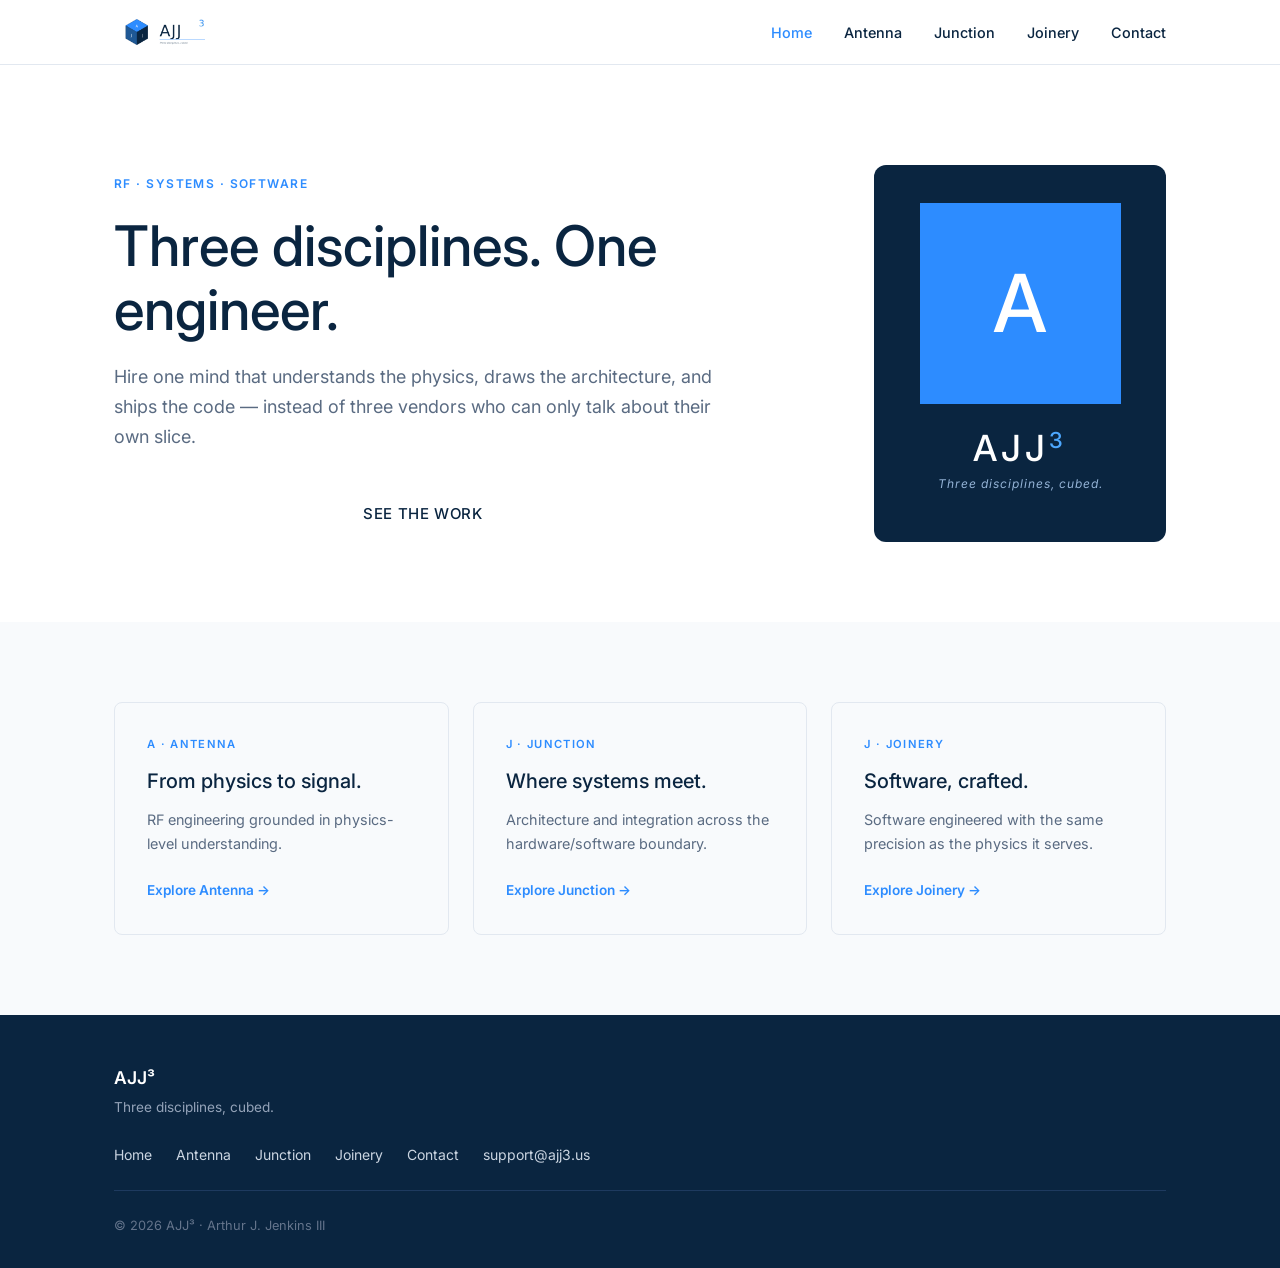
==== index.html @ 7fc74786 "Initial Project commit and Push" ====
<!DOCTYPE html>
<html lang="en">
<head>
  <meta charset="UTF-8" />
  <meta name="viewport" content="width=device-width, initial-scale=1.0" />
  <title>AJJ³ — Three disciplines, cubed.</title>
  <meta name="description" content="RF, systems, and software engineering from one mind. Founded by Arthur J. Jenkins III." />
  <meta property="og:title" content="AJJ³ — Three disciplines, cubed." />
  <meta property="og:description" content="RF, systems, and software engineering from one mind. Founded by Arthur J. Jenkins III." />
  <meta property="og:image" content="images/AJJ3_logo_square_1024.png" />
  <meta property="og:type" content="website" />
  <meta property="og:url" content="https://ajj3.us/" />
  <link rel="icon" type="image/png" sizes="256x256" href="images/AJJ3_cube_icon_256.png" />
  <link rel="icon" type="image/png" sizes="64x64"  href="images/AJJ3_cube_icon_64.png" />
  <link rel="icon" type="image/png" sizes="32x32"  href="images/AJJ3_cube_icon_32.png" />
  <link rel="icon" type="image/png" sizes="16x16"  href="images/AJJ3_cube_icon_16.png" />
  <link rel="stylesheet" href="styles.css" />

<style>
    @keyframes ajj3-spin {
      from { transform: rotateX(-15deg) rotateY(0deg); }
      to   { transform: rotateX(-15deg) rotateY(360deg); }
    }
    .ajj3-stage {
      perspective: 900px;
      width: 180px;
      height: 180px;
      position: relative;        /* ← fixes faces escaping */
    }
    .ajj3-cube {
      transform-style: preserve-3d;
      animation: ajj3-spin 18s linear infinite;
      position: absolute;        /* ← was relative, caused overflow */
      width: 180px;
      height: 180px;
      top: 0;
      left: 0;
    }
    .ajj3-face {
      position: absolute;
      width: 180px;
      height: 180px;
      display: flex;
      align-items: center;
      justify-content: center;
      font-family: 'Inter', 'Helvetica Neue', sans-serif;
      font-size: 72px;
      font-weight: 500;
      color: #FFFFFF;
    }
    .hero__visual {
      display: flex;
      flex-direction: row;       /* ← force row, don't let it wrap */
      align-items: center;
      gap: 64px;
    }
    .hero__text {
      flex: 1;
      min-width: 0;              /* ← prevents text from pushing cube out */
    }
    .hero__cube-block {
      flex: 0 0 auto;            /* ← never grow or shrink */
      display: flex;
      flex-direction: column;
      align-items: center;
      gap: 36px;
      background: #0A2540;
      border-radius: 12px;
      padding: 48px 56px;
    }
    .hero__cube-wordmark { text-align: center; }
    .hero__cube-wordmark .wm-name {
      color: #FFFFFF;
      font-family: 'Inter', 'Helvetica Neue', sans-serif;
      font-size: 36px;
      letter-spacing: 4px;
      font-weight: 500;
      line-height: 1;
    }
    .hero__cube-wordmark .wm-name sup {
      color: #4DA8FF;
      font-size: 22px;
      vertical-align: super;
    }
    .hero__cube-wordmark .wm-tagline {
      color: #94B3D6;
      margin-top: 8px;
      font-family: 'Inter', 'Helvetica Neue', sans-serif;
      font-size: 12px;
      font-style: italic;
      letter-spacing: 1px;
    }
    @media (max-width: 860px) {
      .hero__visual {
        flex-direction: column;
        align-items: flex-start;
      }
      .hero__cube-block {
        padding: 40px;
        align-self: center;
      }
    }
  </style>
  </head>
<body>

  <nav class="site-nav" aria-label="Main navigation">
    <div class="site-nav__inner">
      <a class="site-nav__logo" href="index.html" aria-label="AJJ³ home">
        <img src="images/AJJ3_logo_horizontal_1600x560.png" alt="AJJ³" />
      </a>
      <ul class="site-nav__links" role="list">
        <li><a href="index.html" aria-current="page">Home</a></li>
        <li><a href="antenna.html">Antenna</a></li>
        <li><a href="junction.html">Junction</a></li>
        <li><a href="joinery.html">Joinery</a></li>
        <li><a href="contact.html">Contact</a></li>
      </ul>
    </div>
  </nav>

  <main>

    <section class="hero">
      <div class="container">
        <div class="hero__visual">

          <div class="hero__text">
            <span class="hero__eyebrow">RF · SYSTEMS · SOFTWARE</span>
            <h1 class="hero__headline">Three disciplines. One engineer.</h1>
            <p class="hero__subhead">Hire one mind that understands the physics, draws the architecture, and ships the code — instead of three vendors who can only talk about their own slice.</p>
            <div class="hero__ctas">
              <a class="btn btn--primary" href="contact.html">START A PROJECT →</a>
              <a class="btn btn--outline" href="#services">SEE THE WORK</a>
            </div>
          </div>

          <div class="hero__cube-block">
            <div class="ajj3-stage">
              <div class="ajj3-cube">
                <div class="ajj3-face" style="background:#2D8CFF; transform:rotateY(0deg) translateZ(90px);">A</div>
                <div class="ajj3-face" style="background:#1F5894; transform:rotateY(90deg) translateZ(90px);">J</div>
                <div class="ajj3-face" style="background:#0A2540; transform:rotateY(180deg) translateZ(90px); border:1px solid #1F5894;">J</div>
                <div class="ajj3-face" style="background:#1F5894; transform:rotateY(-90deg) translateZ(90px);">3</div>
                <div class="ajj3-face" style="background:#4DA8FF; transform:rotateX(90deg) translateZ(90px);"></div>
                <div class="ajj3-face" style="background:#0A2540; transform:rotateX(-90deg) translateZ(90px); border:1px solid #1F5894;"></div>
              </div>
            </div>
            <div class="hero__cube-wordmark">
              <div class="wm-name">AJJ<sup>3</sup></div>
              <div class="wm-tagline">Three disciplines, cubed.</div>
            </div>
          </div>

        </div>
      </div>
    </section>

    <section class="section section--alt" id="services" aria-label="Services">
      <div class="container">
        <div class="cards">

          <a class="card" href="antenna.html" style="text-decoration:none;">
            <p class="card__eyebrow">A · ANTENNA</p>
            <h2 class="card__headline">From physics to signal.</h2>
            <p class="card__subhead">RF engineering grounded in physics-level understanding.</p>
            <span class="card__link">Explore Antenna →</span>
          </a>

          <a class="card" href="junction.html" style="text-decoration:none;">
            <p class="card__eyebrow">J · JUNCTION</p>
            <h2 class="card__headline">Where systems meet.</h2>
            <p class="card__subhead">Architecture and integration across the hardware/software boundary.</p>
            <span class="card__link">Explore Junction →</span>
          </a>

          <a class="card" href="joinery.html" style="text-decoration:none;">
            <p class="card__eyebrow">J · JOINERY</p>
            <h2 class="card__headline">Software, crafted.</h2>
            <p class="card__subhead">Software engineered with the same precision as the physics it serves.</p>
            <span class="card__link">Explore Joinery →</span>
          </a>

        </div>
      </div>
    </section>

  </main>

  <footer class="site-footer">
    <div class="site-footer__inner">
      <div>
        <div class="site-footer__brand">AJJ³</div>
        <div class="site-footer__tagline">Three disciplines, cubed.</div>
      </div>
      <nav class="site-footer__nav" aria-label="Footer navigation">
        <a href="index.html">Home</a>
        <a href="antenna.html">Antenna</a>
        <a href="junction.html">Junction</a>
        <a href="joinery.html">Joinery</a>
        <a href="contact.html">Contact</a>
        <a href="mailto:support@ajj3.us">support@ajj3.us</a>
      </nav>
      <div class="site-footer__meta">
        <span>© 2026 AJJ³ · Arthur J. Jenkins III</span>
      </div>
    </div>
  </footer>

</body>
</html>
---- styles.css ----
/* ============================================================
   AJJ³ — Brand Stylesheet
   Fonts: Inter (Google Fonts)
   ============================================================ */

@import url('https://fonts.googleapis.com/css2?family=Inter:wght@400;500;600&display=swap');

/* ── Design Tokens ── */
:root {
  --color-primary:    #2D8CFF;
  --color-secondary:  #1F5894;
  --color-dark:       #0A2540;
  --color-bg:         #FFFFFF;
  --color-alt-bg:     #F8FAFC;
  --color-border:     #E2E8F0;
  --color-muted:      #5A6B82;

  --font-base: 'Inter', 'Helvetica Neue', 'Open Sans', sans-serif;
  --weight-heading: 500;
  --weight-body: 400;

  --max-width: 1100px;
  --radius: 8px;
}

/* ── Reset ── */
*, *::before, *::after { box-sizing: border-box; margin: 0; padding: 0; }
html { scroll-behavior: smooth; }
body {
  font-family: var(--font-base);
  font-weight: var(--weight-body);
  color: var(--color-dark);
  background: var(--color-bg);
  line-height: 1.65;
}
img { max-width: 100%; display: block; }
a { color: var(--color-primary); text-decoration: none; }
a:hover { text-decoration: underline; }
ul { list-style: none; }

/* ── Layout helpers ── */
.container {
  width: 100%;
  max-width: var(--max-width);
  margin: 0 auto;
  padding: 0 24px;
}
.section { padding: 80px 0; }
.section--alt { background: var(--color-alt-bg); }

/* ── NAV ── */
.site-nav {
  position: sticky;
  top: 0;
  z-index: 100;
  background: var(--color-bg);
  border-bottom: 1px solid var(--color-border);
}
.site-nav__inner {
  display: flex;
  align-items: center;
  justify-content: space-between;
  height: 64px;
  max-width: var(--max-width);
  margin: 0 auto;
  padding: 0 24px;
}
.site-nav__logo img { height: 40px; width: auto; }
.site-nav__logo-text {
  font-size: 1.25rem;
  font-weight: var(--weight-heading);
  color: var(--color-dark);
  letter-spacing: -0.02em;
}
.site-nav__links {
  display: flex;
  gap: 32px;
}
.site-nav__links a {
  font-size: 0.9rem;
  font-weight: 500;
  color: var(--color-dark);
  transition: color 0.15s;
}
.site-nav__links a:hover,
.site-nav__links a[aria-current="page"] {
  color: var(--color-primary);
  text-decoration: none;
}

/* ── HERO ── */
.hero {
  padding: 100px 0 80px;
  background: var(--color-bg);
}
.hero__eyebrow {
  display: inline-block;
  font-size: 0.75rem;
  font-weight: 600;
  letter-spacing: 0.12em;
  text-transform: uppercase;
  color: var(--color-primary);
  margin-bottom: 20px;
}
.hero__headline {
  font-size: clamp(2.2rem, 5vw, 3.5rem);
  font-weight: var(--weight-heading);
  color: var(--color-dark);
  line-height: 1.15;
  margin-bottom: 20px;
  max-width: 720px;
}
.hero__subhead {
  font-size: 1.125rem;
  color: var(--color-muted);
  max-width: 620px;
  margin-bottom: 40px;
}
.hero__ctas {
  display: flex;
  gap: 16px;
  flex-wrap: wrap;
}

/* ── BUTTONS ── */
.btn {
  display: inline-flex;
  align-items: center;
  gap: 6px;
  padding: 12px 24px;
  border-radius: var(--radius);
  font-family: var(--font-base);
  font-size: 0.875rem;
  font-weight: 600;
  letter-spacing: 0.04em;
  text-transform: uppercase;
  cursor: pointer;
  transition: background 0.15s, color 0.15s, border-color 0.15s;
  text-decoration: none;
}
.btn--primary {
  background: var(--color-primary);
  color: #fff;
  border: 2px solid var(--color-primary);
}
.btn--primary:hover {
  background: var(--color-secondary);
  border-color: var(--color-secondary);
  text-decoration: none;
  color: #fff;
}
.btn--outline {
  background: transparent;
  color: var(--color-primary);
  border: 2px solid var(--color-primary);
}
.btn--outline:hover {
  background: var(--color-primary);
  color: #fff;
  text-decoration: none;
}

/* ── SERVICE CARDS ── */
.cards {
  display: grid;
  grid-template-columns: repeat(auto-fit, minmax(280px, 1fr));
  gap: 24px;
}
.card {
  background: var(--color-alt-bg);
  border: 1px solid var(--color-border);
  border-radius: var(--radius);
  padding: 32px;
  transition: box-shadow 0.15s;
}
.card:hover { box-shadow: 0 4px 24px rgba(10,37,64,0.08); }
.card__eyebrow {
  font-size: 0.7rem;
  font-weight: 600;
  letter-spacing: 0.12em;
  text-transform: uppercase;
  color: var(--color-primary);
  margin-bottom: 12px;
}
.card__headline {
  font-size: 1.25rem;
  font-weight: var(--weight-heading);
  color: var(--color-dark);
  margin-bottom: 10px;
}
.card__subhead {
  font-size: 0.9rem;
  color: var(--color-muted);
  margin-bottom: 20px;
}
.card__link {
  font-size: 0.85rem;
  font-weight: 600;
  color: var(--color-primary);
}

/* ── SERVICE PAGE ── */
.service-hero {
  padding: 80px 0 60px;
  border-bottom: 1px solid var(--color-border);
}
.service-list {
  padding: 60px 0;
}
.service-list ul {
  display: grid;
  grid-template-columns: repeat(auto-fit, minmax(240px, 1fr));
  gap: 16px;
  margin-top: 32px;
}
.service-list li {
  background: var(--color-alt-bg);
  border: 1px solid var(--color-border);
  border-left: 4px solid var(--color-primary);
  border-radius: var(--radius);
  padding: 18px 20px;
  font-size: 0.95rem;
  color: var(--color-dark);
  font-weight: 500;
}

/* ── CONTACT PAGE ── */
.contact-form-section { padding: 80px 0; }
.contact-form-section h1 {
  font-size: clamp(1.8rem, 4vw, 2.8rem);
  font-weight: var(--weight-heading);
  color: var(--color-dark);
  margin-bottom: 12px;
}
.contact-form-section .subhead {
  font-size: 1.05rem;
  color: var(--color-muted);
  margin-bottom: 48px;
}
.contact-form {
  max-width: 640px;
  display: flex;
  flex-direction: column;
  gap: 20px;
}
.form-group {
  display: flex;
  flex-direction: column;
  gap: 6px;
}
.form-group label {
  font-size: 0.85rem;
  font-weight: 600;
  color: var(--color-dark);
}
.form-group input,
.form-group select,
.form-group textarea {
  font-family: var(--font-base);
  font-size: 0.95rem;
  padding: 10px 14px;
  border: 1px solid var(--color-border);
  border-radius: var(--radius);
  background: var(--color-bg);
  color: var(--color-dark);
  transition: border-color 0.15s;
  width: 100%;
}
.form-group input:focus,
.form-group select:focus,
.form-group textarea:focus {
  outline: none;
  border-color: var(--color-primary);
  box-shadow: 0 0 0 3px rgba(45,140,255,0.15);
}
.form-group textarea { min-height: 140px; resize: vertical; }
.contact-below {
  margin-top: 48px;
  padding-top: 32px;
  border-top: 1px solid var(--color-border);
}
.contact-below p { font-size: 0.95rem; color: var(--color-muted); margin-bottom: 8px; }
.contact-below .tagline {
  font-size: 1rem;
  font-weight: 500;
  color: var(--color-dark);
  font-style: italic;
  margin-top: 16px;
}

/* ── FOOTER ── */
.site-footer {
  background: var(--color-dark);
  color: #CBD5E1;
  padding: 48px 0 32px;
}
.site-footer__inner {
  max-width: var(--max-width);
  margin: 0 auto;
  padding: 0 24px;
  display: flex;
  flex-direction: column;
  gap: 24px;
}
.site-footer__brand {
  font-size: 1.1rem;
  font-weight: 600;
  color: #fff;
}
.site-footer__tagline {
  font-size: 0.85rem;
  color: #94A3B8;
  margin-top: 4px;
}
.site-footer__nav {
  display: flex;
  flex-wrap: wrap;
  gap: 24px;
}
.site-footer__nav a {
  font-size: 0.875rem;
  color: #CBD5E1;
  transition: color 0.15s;
}
.site-footer__nav a:hover { color: #fff; text-decoration: none; }
.site-footer__meta {
  font-size: 0.8rem;
  color: #64748B;
  border-top: 1px solid #1E3A5F;
  padding-top: 24px;
  display: flex;
  flex-wrap: wrap;
  gap: 16px;
  align-items: center;
  justify-content: space-between;
}
.site-footer__meta a { color: #94A3B8; }
.site-footer__meta a:hover { color: #fff; }

/* ── RESPONSIVE ── */
@media (max-width: 680px) {
  .site-nav__links { gap: 16px; }
  .hero { padding: 60px 0 48px; }
  .hero__ctas { flex-direction: column; align-items: flex-start; }
  .site-footer__meta { flex-direction: column; align-items: flex-start; }
}

/* ═══════════════════════════════════════════════════════
   JOINERY PAGE — PAGE HERO
   ═══════════════════════════════════════════════════════ */

.page-hero {
  padding: 72px 0 56px;
  border-bottom: 1px solid var(--border);
}

.page-hero h1 {
  font-size: clamp(2.4rem, 5vw, 3.6rem);
  font-weight: 500;
  color: var(--dark);
  margin: 12px 0 20px;
}

.page-hero__sub {
  max-width: 640px;
  font-size: 1.125rem;
  color: var(--muted);
  line-height: 1.7;
}

/* ═══════════════════════════════════════════════════════
   DISCIPLINE INTRO
   ═══════════════════════════════════════════════════════ */

.discipline-intro {
  padding: 56px 0;
  border-bottom: 1px solid var(--border);
  background: var(--alt);
}

.discipline-intro__grid {
  display: grid;
  grid-template-columns: 1fr 280px;
  gap: 60px;
  align-items: start;
}

.discipline-intro__body p {
  font-size: 1.0625rem;
  color: var(--muted);
  line-height: 1.75;
  margin-bottom: 16px;
}

.discipline-intro__aside .eyebrow {
  margin-bottom: 14px;
}

.discipline-list {
  list-style: none;
  padding: 0;
  margin: 0;
  font-size: 0.9375rem;
  line-height: 2;
}

.discipline-list a {
  color: var(--muted);
  text-decoration: none;
}

.discipline-list a:hover { color: var(--primary); }
.discipline-list .active { color: var(--primary); font-weight: 500; }

@media (max-width: 720px) {
  .discipline-intro__grid { grid-template-columns: 1fr; gap: 32px; }
}

/* ═══════════════════════════════════════════════════════
   PRODUCTS SECTION
   ═══════════════════════════════════════════════════════ */

.products {
  padding: 72px 0;
}

.products h2 {
  font-size: clamp(1.8rem, 3.5vw, 2.6rem);
  font-weight: 500;
  color: var(--dark);
  margin: 12px 0 48px;
}

/* ── Product Card ── */
.product-card {
  display: grid;
  grid-template-columns: 1fr 260px;
  gap: 48px;
  align-items: center;
  background: var(--alt);
  border: 1px solid var(--border);
  border-radius: 8px;
  padding: 44px 44px;
  margin-bottom: 40px;
}

.product-card__name {
  font-size: clamp(1.5rem, 3vw, 2rem);
  font-weight: 500;
  color: var(--dark);
  margin: 8px 0 4px;
}

.product-card__tagline {
  font-size: 0.9375rem;
  color: var(--primary);
  font-weight: 500;
  margin-bottom: 16px;
}

.product-card__desc {
  font-size: 1rem;
  color: var(--muted);
  line-height: 1.75;
  margin-bottom: 20px;
}

.product-card__bullets {
  list-style: none;
  padding: 0;
  margin: 0 0 24px;
}

.product-card__bullets li {
  font-size: 0.9375rem;
  color: var(--muted);
  padding: 4px 0 4px 20px;
  position: relative;
  line-height: 1.5;
}

.product-card__bullets li::before {
  content: '→';
  position: absolute;
  left: 0;
  color: var(--primary);
  font-weight: 500;
}

/* ── Pricing badges ── */
.product-card__pricing {
  display: flex;
  align-items: center;
  flex-wrap: wrap;
  gap: 10px;
  margin-bottom: 28px;
}

.price-badge {
  display: inline-block;
  padding: 5px 14px;
  border: 1px solid var(--border);
  border-radius: 4px;
  font-size: 0.875rem;
  font-weight: 500;
  color: var(--dark);
  background: #fff;
}

.price-badge--featured {
  background: var(--primary);
  color: #fff;
  border-color: var(--primary);
}

.price-badge__label {
  font-size: 0.8125rem;
  color: var(--muted);
}

/* ── CTAs ── */
.product-card__ctas {
  display: flex;
  gap: 12px;
  flex-wrap: wrap;
  align-items: center;
}

.btn {
  display: inline-block;
  padding: 11px 22px;
  border-radius: 4px;
  font-size: 0.9375rem;
  font-weight: 500;
  text-decoration: none;
  transition: background 0.15s, color 0.15s, border-color 0.15s;
}

.btn--primary {
  background: var(--primary);
  color: #fff;
  border: 1.5px solid var(--primary);
}

.btn--primary:hover {
  background: var(--secondary);
  border-color: var(--secondary);
  color: #fff;
}

.btn--outline {
  background: transparent;
  color: var(--primary);
  border: 1.5px solid var(--primary);
}

.btn--outline:hover {
  background: var(--primary);
  color: #fff;
}

.btn--ghost {
  background: transparent;
  color: var(--muted);
  border: 1.5px solid var(--border);
  font-size: 0.875rem;
}

.btn--ghost:hover {
  color: var(--dark);
  border-color: var(--muted);
}

/* ── Price tag visual ── */
.product-card__visual {
  display: flex;
  justify-content: center;
  align-items: center;
}

.product-card__tag {
  background: #2D8CFF;
  color: #fff;
  width: 180px;
  padding: 28px 24px 24px;
  text-align: center;
  border-radius: 6px;
  transform: rotate(-4deg);
  box-shadow: 6px 8px 0 rgba(10,37,64,0.15);
  position: relative;
}

.product-card__tag::before {
  content: '';
  position: absolute;
  top: -32px; left: 50%;
  transform: translateX(-50%);
  width: 3px; height: 40px;
  background: var(--border);
  border-radius: 2px;
}

.product-card__tag::after {
  content: '';
  position: absolute;
  top: 10px; left: 50%;
  transform: translateX(-50%);
  width: 20px; height: 20px;
  background: rgba(255,255,255,0.25);
  border-radius: 50%;
}

.tag-label {
  font-size: 0.6875rem;
  letter-spacing: 0.15em;
  text-transform: uppercase;
  margin-bottom: 8px;
  margin-top: 12px;
  opacity: 0.85;
}

.tag-price {
  font-size: 3.5rem;
  font-weight: 500;
  line-height: 1;
  margin-bottom: 8px;
}

.tag-terms {
  font-size: 0.6875rem;
  letter-spacing: 0.1em;
  text-transform: uppercase;
  opacity: 0.85;
  padding-top: 10px;
  border-top: 1px dashed rgba(255,255,255,0.4);
}

/* ── Coming soon ── */
.products-coming {
  padding: 36px 0 0;
  border-top: 1px solid var(--border);
  color: var(--muted);
  font-size: 0.9375rem;
}

.products-coming .eyebrow { margin-bottom: 10px; }
.products-coming a { color: var(--primary); }

/* ── Responsive ── */
@media (max-width: 820px) {
  .product-card {
    grid-template-columns: 1fr;
    padding: 32px 28px;
  }
  .product-card__visual { display: none; }
}
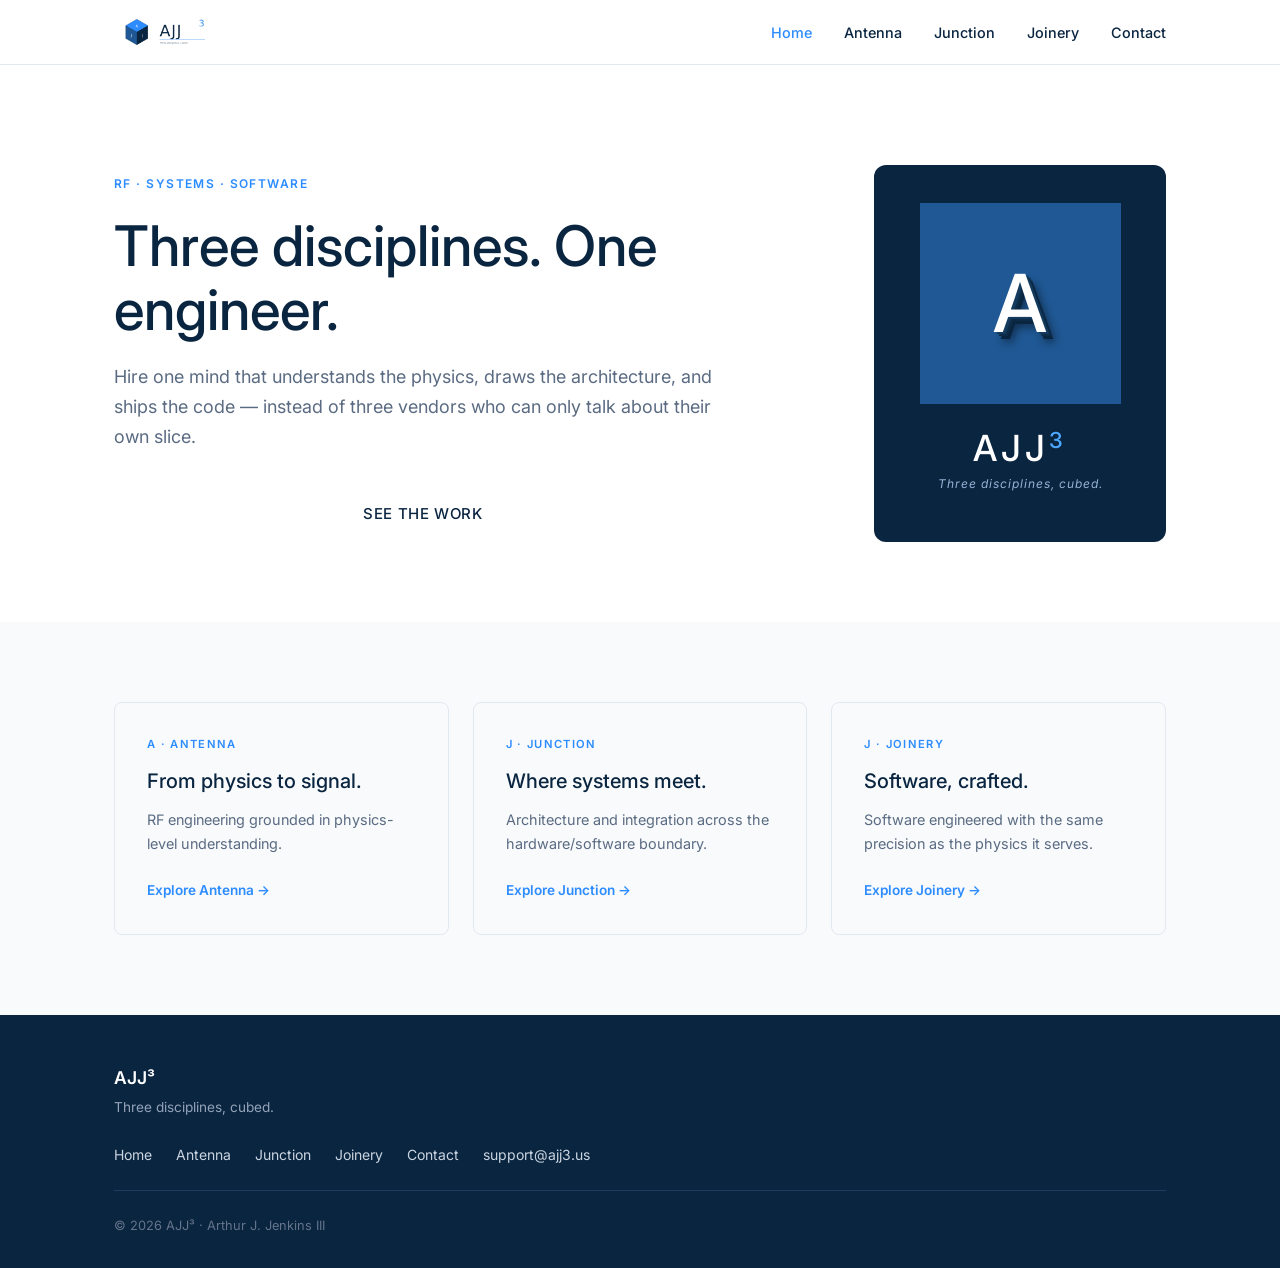
==== commit ad2a03e0: "feat: refresh hero cube — unified letters, distinct extruded number 3 Letter faces A/J/J now share o" ====
--- a/index.html
+++ b/index.html
@@ -19,7 +19,7 @@
 <style>
     @keyframes ajj3-spin {
       from { transform: rotateX(-15deg) rotateY(0deg); }
-      to   { transform: rotateX(-15deg) rotateY(360deg); }
+      to   { transform: rotateX(-15deg) rotateY(-360deg); }
     }
     .ajj3-stage {
       perspective: 900px;
@@ -47,6 +47,21 @@
       font-size: 72px;
       font-weight: 500;
       color: #FFFFFF;
+      text-shadow: .03em .03em 0 #143b5e, .055em .055em 0 #0d2c47, .085em .085em 0 #0a2540, .11em .13em .11em rgba(0,0,0,.5);
+    }
+    /* the number 3: dark glyph carved into the light accent face, extruded sides;
+       its pronounced cast shadow sweeps in sync with the 18s spin. */
+    .ajj3-num {
+      color: #0A2540;
+      text-shadow: .03em .03em 0 #06192a, .06em .06em 0 #03101a, .085em .085em 0 #020a12, 0 .16em .16em rgba(0,0,0,.55);
+      animation: ajj3-num-sweep 18s linear infinite;
+    }
+    @keyframes ajj3-num-sweep {
+      0%   { text-shadow: .03em .03em 0 #06192a, .06em .06em 0 #03101a, .085em .085em 0 #020a12, -.22em .11em .16em rgba(0,0,0,.55); }
+      25%  { text-shadow: .03em .03em 0 #06192a, .06em .06em 0 #03101a, .085em .085em 0 #020a12,    0 .22em .20em rgba(0,0,0,.62); }
+      50%  { text-shadow: .03em .03em 0 #06192a, .06em .06em 0 #03101a, .085em .085em 0 #020a12,  .22em .11em .16em rgba(0,0,0,.55); }
+      75%  { text-shadow: .03em .03em 0 #06192a, .06em .06em 0 #03101a, .085em .085em 0 #020a12,    0 .22em .20em rgba(0,0,0,.62); }
+      100% { text-shadow: .03em .03em 0 #06192a, .06em .06em 0 #03101a, .085em .085em 0 #020a12, -.22em .11em .16em rgba(0,0,0,.55); }
     }
     .hero__visual {
       display: flex;
@@ -138,11 +153,11 @@
           <div class="hero__cube-block">
             <div class="ajj3-stage">
               <div class="ajj3-cube">
-                <div class="ajj3-face" style="background:#2D8CFF; transform:rotateY(0deg) translateZ(90px);">A</div>
+                <div class="ajj3-face" style="background:#1F5894; transform:rotateY(0deg) translateZ(90px);">A</div>
                 <div class="ajj3-face" style="background:#1F5894; transform:rotateY(90deg) translateZ(90px);">J</div>
-                <div class="ajj3-face" style="background:#0A2540; transform:rotateY(180deg) translateZ(90px); border:1px solid #1F5894;">J</div>
-                <div class="ajj3-face" style="background:#1F5894; transform:rotateY(-90deg) translateZ(90px);">3</div>
-                <div class="ajj3-face" style="background:#4DA8FF; transform:rotateX(90deg) translateZ(90px);"></div>
+                <div class="ajj3-face" style="background:#1F5894; transform:rotateY(180deg) translateZ(90px);">J</div>
+                <div class="ajj3-face ajj3-num" style="background:#4DA8FF; transform:rotateY(-90deg) translateZ(90px);">3</div>
+                <div class="ajj3-face" style="background:#2D8CFF; transform:rotateX(90deg) translateZ(90px);"></div>
                 <div class="ajj3-face" style="background:#0A2540; transform:rotateX(-90deg) translateZ(90px); border:1px solid #1F5894;"></div>
               </div>
             </div>
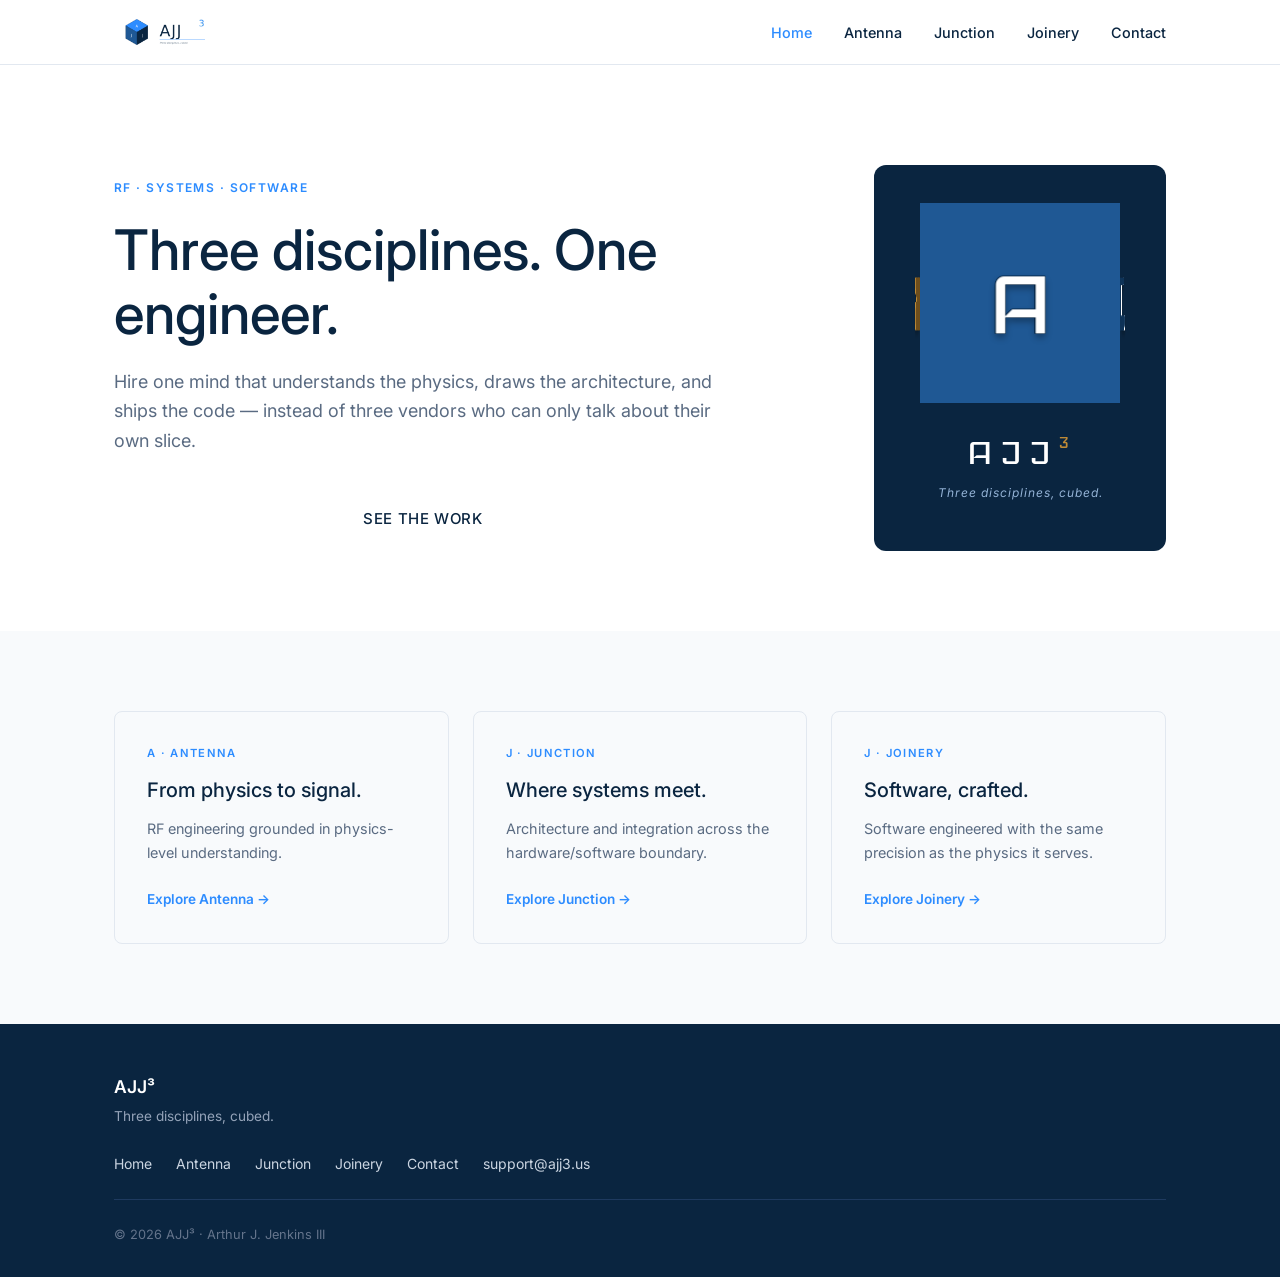
==== commit bcb2484e: "site: hero cube — Iceland font, 3D-extruded letters, brass 3, moving shadow Rebuild the home hero cu" ====
--- a/index.html
+++ b/index.html
@@ -16,6 +16,11 @@
   <link rel="icon" type="image/png" sizes="16x16"  href="images/AJJ3_cube_icon_16.png" />
   <link rel="stylesheet" href="styles.css" />
 
+  <!-- Iceland (SIL OFL) — the same display face ajj3-brain uses for its extruded AJJ³ mark -->
+  <link rel="preconnect" href="https://fonts.googleapis.com">
+  <link rel="preconnect" href="https://fonts.gstatic.com" crossorigin>
+  <link href="https://fonts.googleapis.com/css2?family=Iceland&display=swap" rel="stylesheet">
+
 <style>
     @keyframes ajj3-spin {
       from { transform: rotateX(-15deg) rotateY(0deg); }
@@ -40,28 +45,63 @@
       position: absolute;
       width: 180px;
       height: 180px;
+      transform-style: preserve-3d;     /* let the extruded glyph protrude in real 3D */
+    }
+    /* Each lettered face carries a .ajj3-glyph, built by the extrusion script near the
+       end of <body>: a stack of translateZ'd copies of the character — a bright front
+       cap over progressively deeper side slices — so the letter physically stands off
+       the cube face and shows real depth/parallax as the cube spins. This mirrors the
+       extruded AJJ³ mark in ajj3-brain's WebGL logo, using the same Iceland (SIL OFL)
+       face. Per-face cap/side colours come from --cap / --side on each face element. */
+    .ajj3-glyph {
+      position: absolute;
+      inset: 0;
+      transform-style: preserve-3d;
+      pointer-events: none;
+    }
+    .ajj3-layer {
+      position: absolute;
+      inset: 0;
       display: flex;
       align-items: center;
       justify-content: center;
-      font-family: 'Inter', 'Helvetica Neue', sans-serif;
-      font-size: 72px;
-      font-weight: 500;
-      color: #FFFFFF;
-      text-shadow: .03em .03em 0 #143b5e, .055em .055em 0 #0d2c47, .085em .085em 0 #0a2540, .11em .13em .11em rgba(0,0,0,.5);
-    }
-    /* the number 3: dark glyph carved into the light accent face, extruded sides;
-       its pronounced cast shadow sweeps in sync with the 18s spin. */
-    .ajj3-num {
-      color: #0A2540;
-      text-shadow: .03em .03em 0 #06192a, .06em .06em 0 #03101a, .085em .085em 0 #020a12, 0 .16em .16em rgba(0,0,0,.55);
-      animation: ajj3-num-sweep 18s linear infinite;
-    }
-    @keyframes ajj3-num-sweep {
-      0%   { text-shadow: .03em .03em 0 #06192a, .06em .06em 0 #03101a, .085em .085em 0 #020a12, -.22em .11em .16em rgba(0,0,0,.55); }
-      25%  { text-shadow: .03em .03em 0 #06192a, .06em .06em 0 #03101a, .085em .085em 0 #020a12,    0 .22em .20em rgba(0,0,0,.62); }
-      50%  { text-shadow: .03em .03em 0 #06192a, .06em .06em 0 #03101a, .085em .085em 0 #020a12,  .22em .11em .16em rgba(0,0,0,.55); }
-      75%  { text-shadow: .03em .03em 0 #06192a, .06em .06em 0 #03101a, .085em .085em 0 #020a12,    0 .22em .20em rgba(0,0,0,.62); }
-      100% { text-shadow: .03em .03em 0 #06192a, .06em .06em 0 #03101a, .085em .085em 0 #020a12, -.22em .11em .16em rgba(0,0,0,.55); }
+      font-family: 'Iceland', 'Inter', sans-serif;
+      font-size: 104px;
+      font-weight: 400;
+      line-height: 1;
+      color: var(--side, #0E3358);      /* extruded side-wall colour */
+      -webkit-user-select: none;
+      user-select: none;
+    }
+    .ajj3-layer.ajj3-cap {
+      color: var(--cap, #FFFFFF);       /* bright front face of the letter */
+      text-shadow: 0 3px 7px rgba(0,0,0,.35);
+    }
+    /* Cast shadow: the raised letter drops a soft shadow onto its own face. The
+       offset sweeps horizontally (staying below the letter) as the cube spins, as
+       if lit by a fixed source slightly above and to the right. Per-face phase
+       (--sweep-delay = the face's own rotation) keeps every letter consistent with
+       that one light. Lives on the base slice (z = 0) so the shadow sits on the
+       face plane rather than floating out at the cap. */
+    .ajj3-layer.ajj3-base {
+      animation: ajj3-shadow-sweep 18s linear infinite;
+      animation-delay: var(--sweep-delay, 0s);
+    }
+    @keyframes ajj3-shadow-sweep {
+      0%   { text-shadow: -24px 15px 14px rgba(0,0,0,.72), -12px 9px 5px rgba(0,0,0,.6); }
+      25%  { text-shadow:    0  18px 14px rgba(0,0,0,.72),    0 10px 5px rgba(0,0,0,.6); }
+      50%  { text-shadow:  24px 15px 14px rgba(0,0,0,.72),  12px 9px 5px rgba(0,0,0,.6); }
+      75%  { text-shadow:    0  18px 14px rgba(0,0,0,.72),    0 10px 5px rgba(0,0,0,.6); }
+      100% { text-shadow: -24px 15px 14px rgba(0,0,0,.72), -12px 9px 5px rgba(0,0,0,.6); }
+    }
+    /* Iceland's J has its stem on the right and a top bar reaching left. Trim that
+       bar's free (left) end to ~75% length — the same shortening ajj3-brain applies
+       to its logo J. The notch (top-left corner, x < 79px) clips only the top-bar
+       band; the stem sits at x >= 98 and the bottom foot is well below y = 88, so
+       neither is touched. Applied identically to every slice, so the extruded bar
+       just ends shorter in 3D. Coords measured from the 104px glyph in a 180px face. */
+    .ajj3-face[data-glyph="J"] .ajj3-layer {
+      clip-path: polygon(79px 0, 180px 0, 180px 180px, 0 180px, 0 88px, 79px 88px);
     }
     .hero__visual {
       display: flex;
@@ -86,14 +126,14 @@
     .hero__cube-wordmark { text-align: center; }
     .hero__cube-wordmark .wm-name {
       color: #FFFFFF;
-      font-family: 'Inter', 'Helvetica Neue', sans-serif;
-      font-size: 36px;
-      letter-spacing: 4px;
-      font-weight: 500;
+      font-family: 'Iceland', 'Inter', sans-serif;
+      font-size: 46px;
+      letter-spacing: 6px;
+      font-weight: 400;
       line-height: 1;
     }
     .hero__cube-wordmark .wm-name sup {
-      color: #4DA8FF;
+      color: #BE8A36;   /* brass — matches the cube's extruded 3 and ajj3-brain's logo 3 */
       font-size: 22px;
       vertical-align: super;
     }
@@ -153,10 +193,10 @@
           <div class="hero__cube-block">
             <div class="ajj3-stage">
               <div class="ajj3-cube">
-                <div class="ajj3-face" style="background:#1F5894; transform:rotateY(0deg) translateZ(90px);">A</div>
-                <div class="ajj3-face" style="background:#1F5894; transform:rotateY(90deg) translateZ(90px);">J</div>
-                <div class="ajj3-face" style="background:#1F5894; transform:rotateY(180deg) translateZ(90px);">J</div>
-                <div class="ajj3-face ajj3-num" style="background:#4DA8FF; transform:rotateY(-90deg) translateZ(90px);">3</div>
+                <div class="ajj3-face" data-glyph="A" style="background:#1F5894; --cap:#FFFFFF; --side:#0E3358; --sweep-delay:0s;     transform:rotateY(0deg) translateZ(90px);"></div>
+                <div class="ajj3-face" data-glyph="J" style="background:#1F5894; --cap:#FFFFFF; --side:#0E3358; --sweep-delay:-4.5s;  transform:rotateY(90deg) translateZ(90px);"></div>
+                <div class="ajj3-face" data-glyph="J" style="background:#1F5894; --cap:#FFFFFF; --side:#0E3358; --sweep-delay:-9s;    transform:rotateY(180deg) translateZ(90px);"></div>
+                <div class="ajj3-face" data-glyph="3" style="background:#0A2540; --cap:#BE8A36; --side:#6E4E1C; --sweep-delay:-13.5s; transform:rotateY(-90deg) translateZ(90px);"></div>
                 <div class="ajj3-face" style="background:#2D8CFF; transform:rotateX(90deg) translateZ(90px);"></div>
                 <div class="ajj3-face" style="background:#0A2540; transform:rotateX(-90deg) translateZ(90px); border:1px solid #1F5894;"></div>
               </div>
@@ -222,5 +262,30 @@
     </div>
   </footer>
 
+  <!-- Build the extruded cube letters: for each lettered face, stack LAYERS copies of
+       the glyph along +Z (outward from the face) — deeper slices are the side walls,
+       the frontmost is the bright cap — giving real 3D depth as the cube spins. -->
+  <script>
+    (function () {
+      var DEPTH = 13;   // px the letter stands off the face
+      var LAYERS = 20;  // slices making up the extruded body
+      document.querySelectorAll('.ajj3-face[data-glyph]').forEach(function (face) {
+        var ch = face.getAttribute('data-glyph');
+        var glyph = document.createElement('span');
+        glyph.className = 'ajj3-glyph';
+        for (var i = 0; i < LAYERS; i++) {
+          var layer = document.createElement('span');
+          var isCap = (i === LAYERS - 1);
+          var isBase = (i === 0);
+          layer.className = 'ajj3-layer' + (isCap ? ' ajj3-cap' : '') + (isBase ? ' ajj3-base' : '');
+          layer.textContent = ch;
+          layer.style.transform = 'translateZ(' + ((i / (LAYERS - 1)) * DEPTH).toFixed(2) + 'px)';
+          glyph.appendChild(layer);
+        }
+        face.appendChild(glyph);
+      });
+    })();
+  </script>
+
 </body>
 </html>
